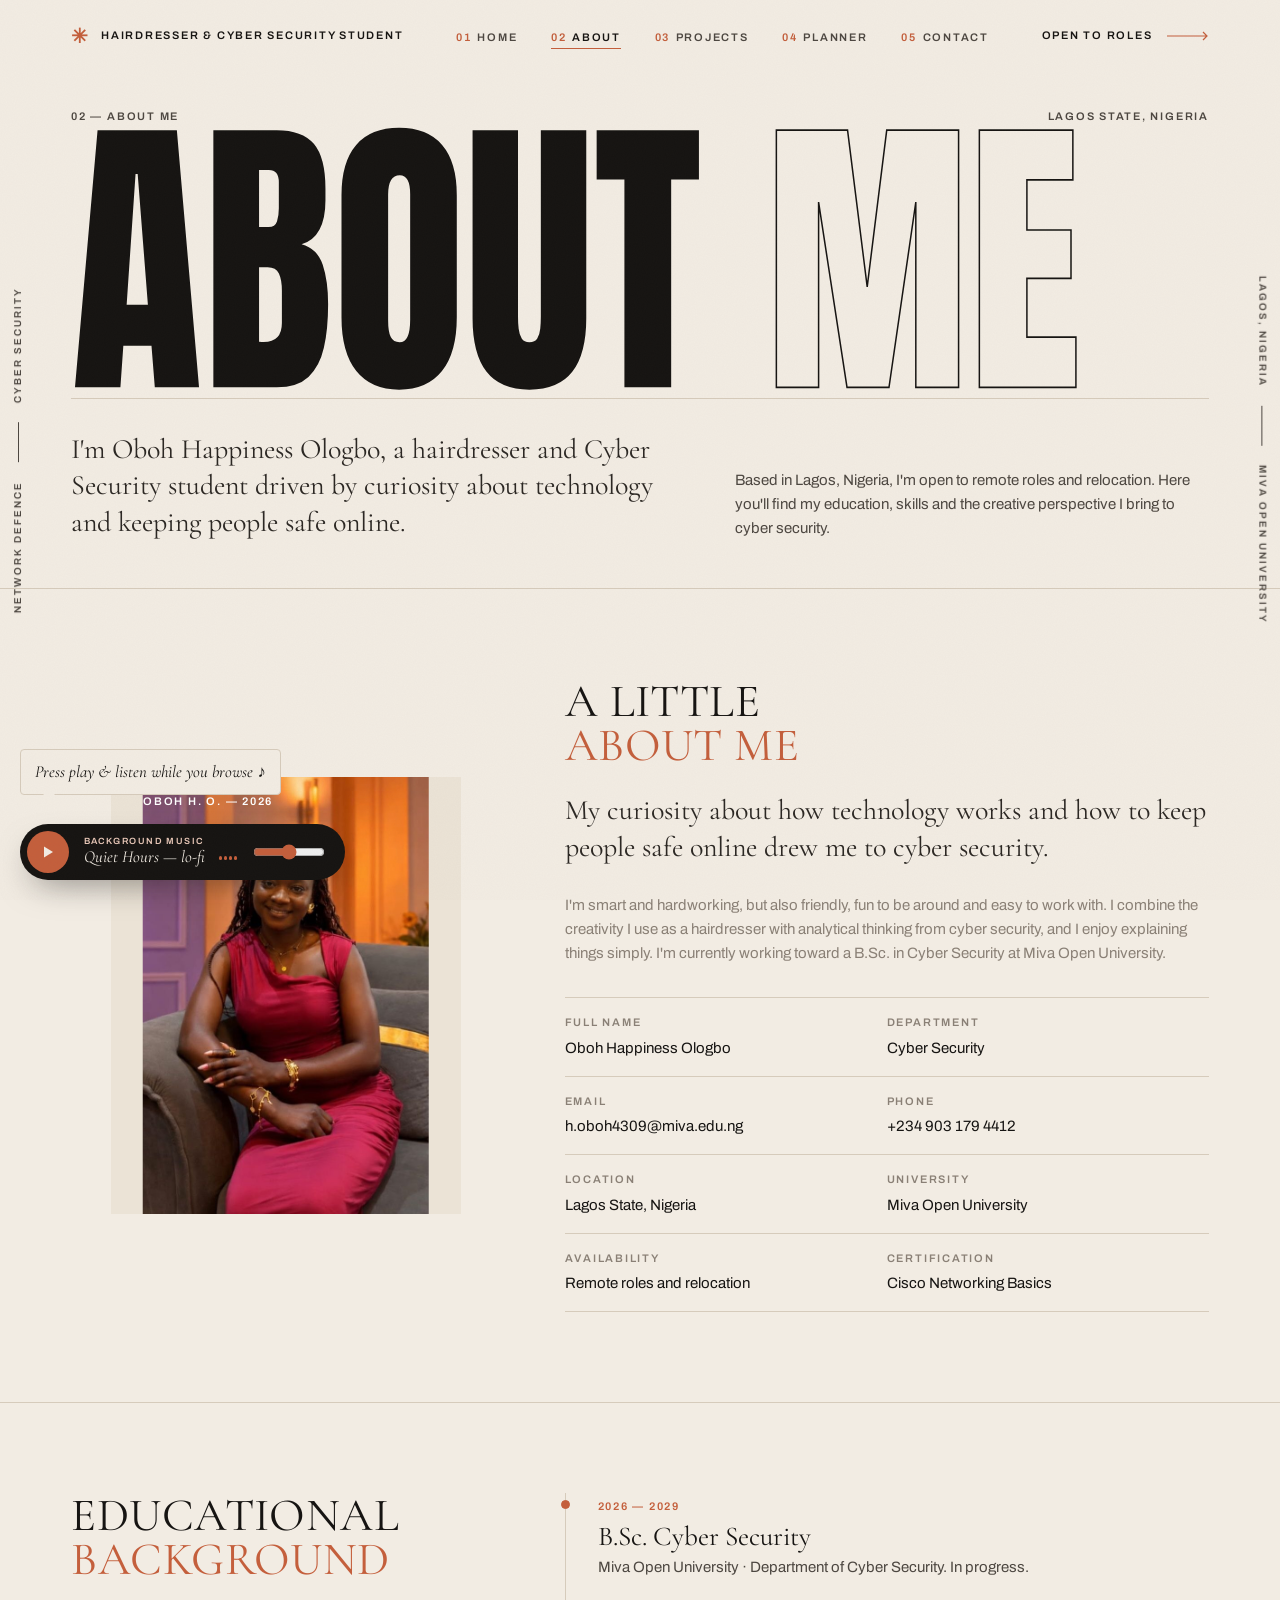
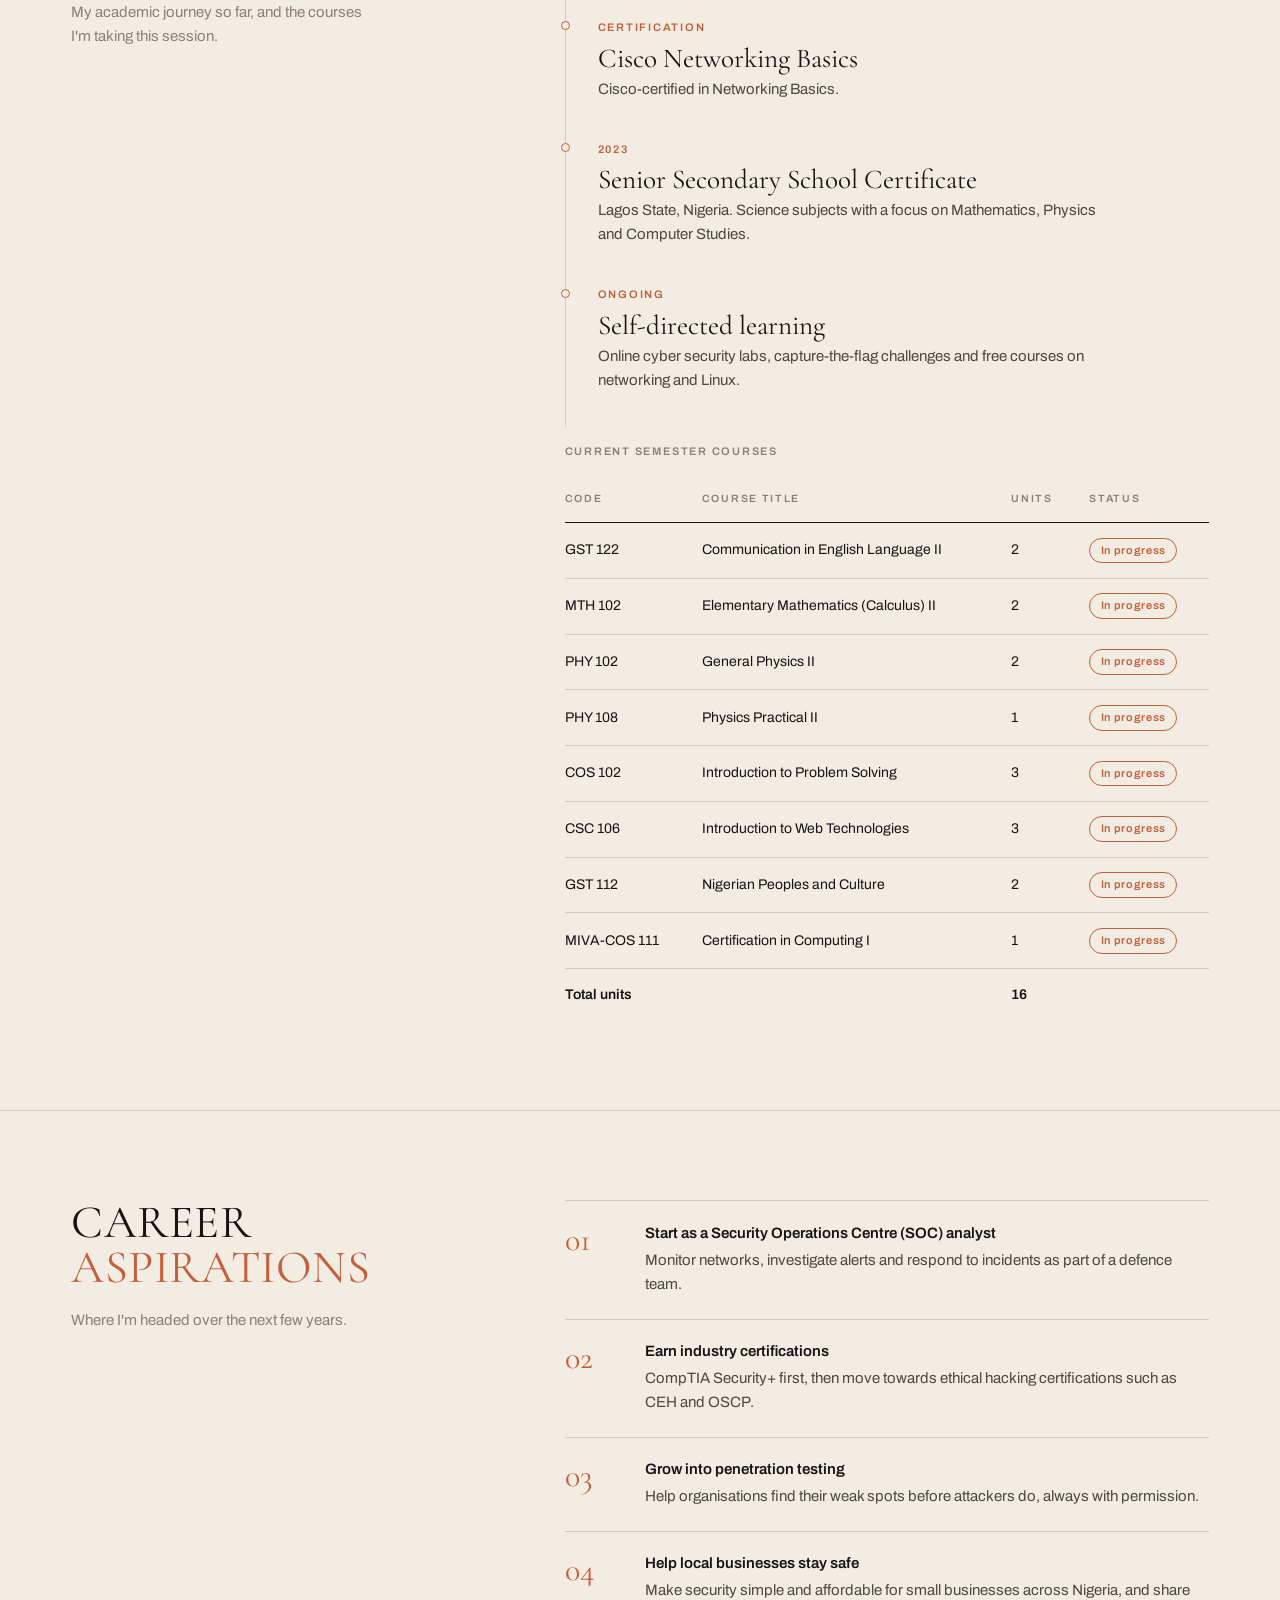
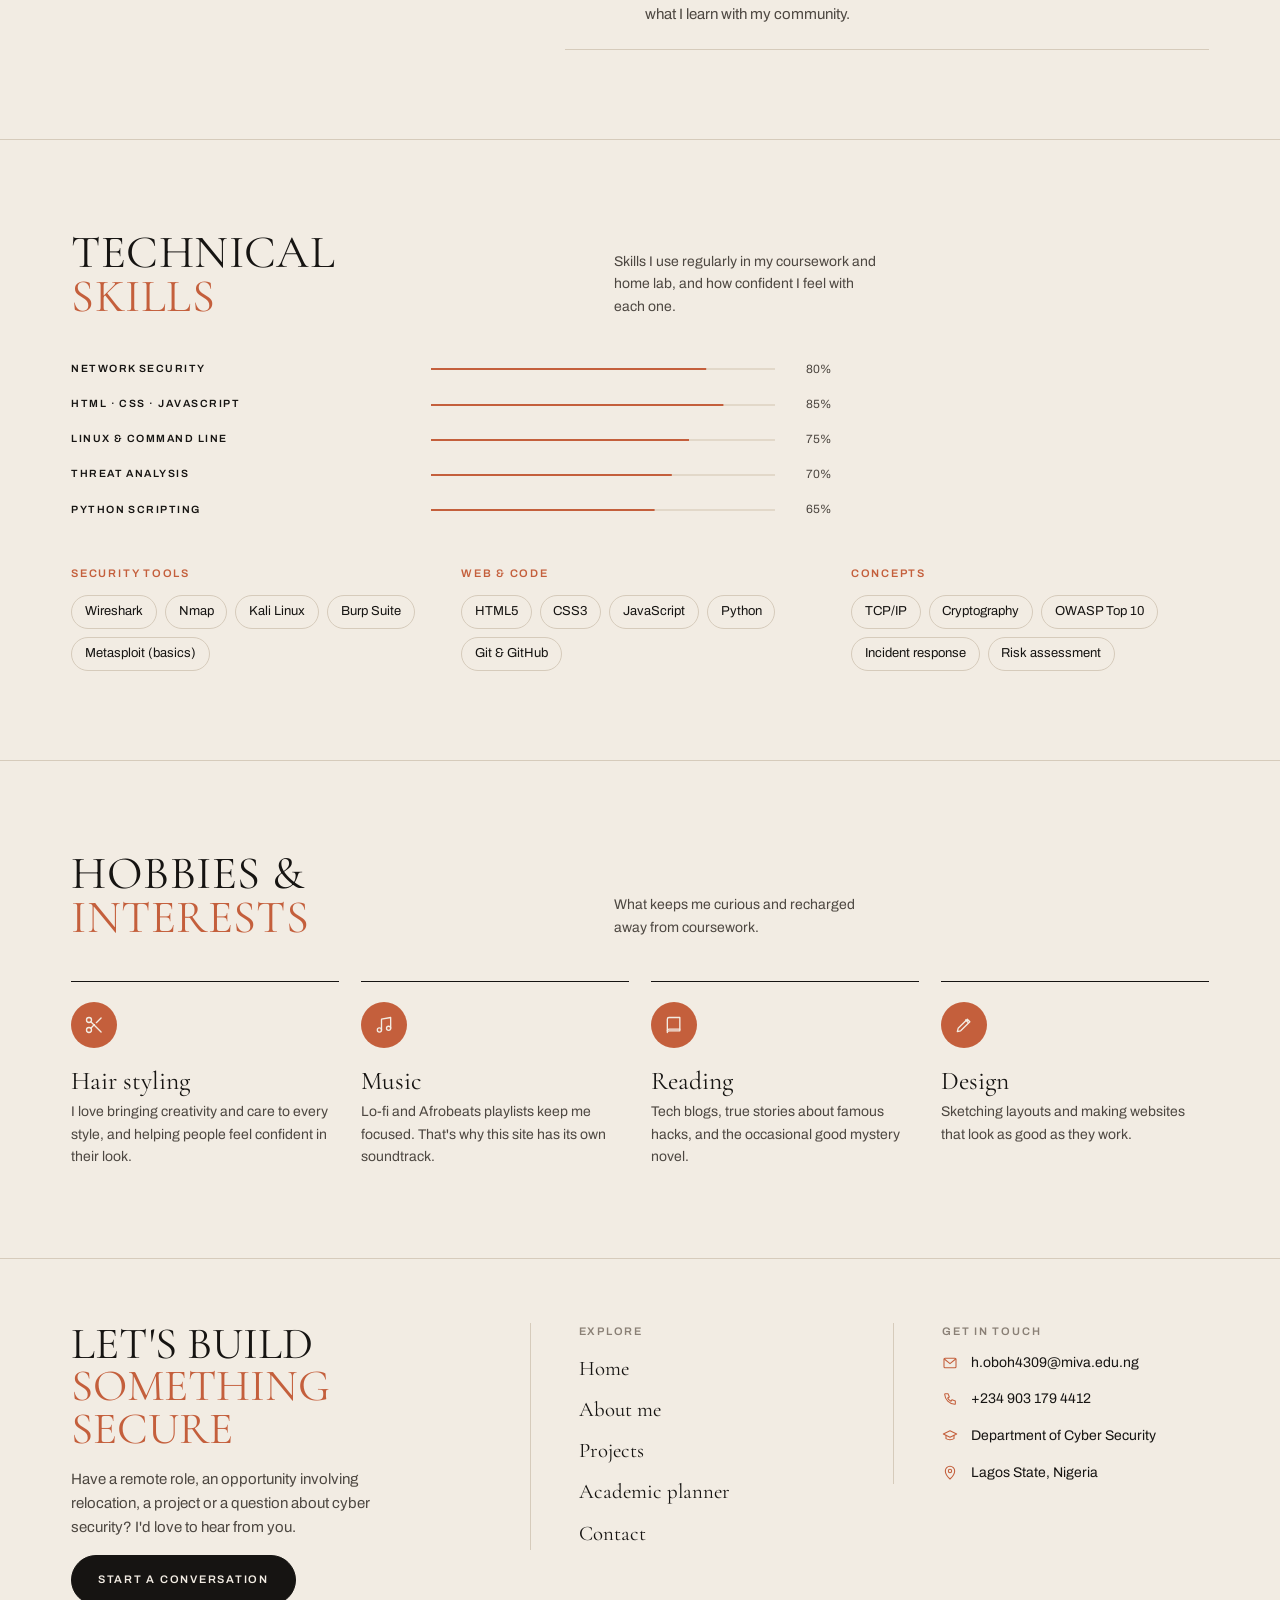
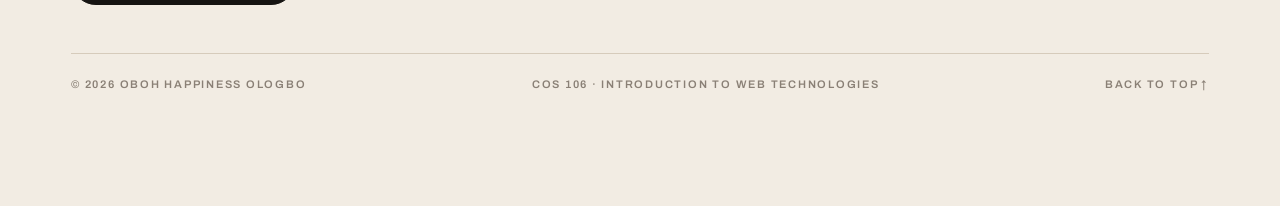
==== about.html @ f1a3fa5b "Add files via upload" ====
<!DOCTYPE html>
<html lang="en">
<head>
  <meta charset="UTF-8">
  <meta name="viewport" content="width=device-width, initial-scale=1">
  <title>About — Oboh Happiness Ologbo</title>
  <meta name="description" content="Meet Oboh Happiness Ologbo, a hairdresser and Cyber Security student at Miva Open University, based in Lagos and open to remote roles and relocation.">
  <meta name="author" content="Oboh Happiness Ologbo">
  <meta property="og:title" content="About — Oboh Happiness Ologbo">
  <meta property="og:description" content="Meet Oboh Happiness Ologbo, a hairdresser and Cyber Security student at Miva Open University, based in Lagos and open to remote roles and relocation.">
  <meta property="og:type" content="website">
  <meta name="twitter:card" content="summary_large_image">
  <meta name="theme-color" content="#f2ece3">
  <link rel="icon" href="images/favicon.svg" type="image/svg+xml">
  <link rel="preconnect" href="https://fonts.googleapis.com">
  <link rel="preconnect" href="https://fonts.gstatic.com" crossorigin>
  <link href="https://fonts.googleapis.com/css2?family=Anton&amp;family=Archivo:wght@400;500;600;700&amp;family=Cormorant+Garamond:ital,wght@0,400;0,500;1,400;1,500&amp;family=Mrs+Saint+Delafield&amp;display=swap" rel="stylesheet">
  <link rel="stylesheet" href="css/style.css">
</head>
<body data-page="about">
  <a class="skip-link" href="#main">Skip to content</a>

  <header class="site-header" id="top">
    <div class="container header-inner">
      <a class="brand label" href="index.html" aria-label="Oboh Happiness Ologbo — home">
        <span class="brand-star" aria-hidden="true">✳</span> Hairdresser &amp; Cyber Security Student
      </a>
      <nav class="main-nav" aria-label="Main navigation">
        <button class="nav-toggle label" type="button" aria-expanded="false" aria-controls="nav-list">
          <span class="bars" aria-hidden="true"></span> Menu
        </button>
        <ul class="nav-list" id="nav-list">
          <li><a href="index.html" data-nav="home"><span class="num">01</span>Home</a></li>
          <li><a href="about.html" data-nav="about" aria-current="page"><span class="num">02</span>About</a></li>
          <li><a href="projects.html" data-nav="projects"><span class="num">03</span>Projects</a></li>
          <li><a href="planner.html" data-nav="planner"><span class="num">04</span>Planner</a></li>
          <li><a href="contact.html" data-nav="contact"><span class="num">05</span>Contact</a></li>
        </ul>
      </nav>
      <a class="link-arrow header-cta" href="contact.html">Open to roles <svg viewBox="0 0 42 10" fill="none" stroke="currentColor" stroke-width="1.2" aria-hidden="true"><path d="M0 5h40M36 1l4 4-4 4"/></svg></a>
    </div>
  </header>

  <div class="rail rail--left" aria-hidden="true"><span>Network Defence</span><span>Cyber Security</span></div>
  <div class="rail rail--right" aria-hidden="true"><span>Lagos, Nigeria</span><span>Miva Open University</span></div>

  <main id="main">
    <section class="page-hero" aria-labelledby="page-title">
      <div class="container">
        <div class="crumbs label"><span>02 — About me</span><span>Lagos State, Nigeria</span></div>
        <h1 class="page-word" id="page-title" aria-label="About me"><span class="ch" style="animation-delay:0.00s">A</span><span class="ch" style="animation-delay:0.05s">B</span><span class="ch" style="animation-delay:0.10s">O</span><span class="ch" style="animation-delay:0.15s">U</span><span class="ch" style="animation-delay:0.20s">T</span> <span class="outline"><span class="ch" style="animation-delay:0.00s">M</span><span class="ch" style="animation-delay:0.05s">E</span></span></h1>
        <div class="page-hero-meta">
          <p class="lead">I'm Oboh Happiness Ologbo, a hairdresser and Cyber Security student driven by curiosity about technology and keeping people safe online.</p>
          <p>Based in Lagos, Nigeria, I'm open to remote roles and relocation. Here you'll find my education, skills and the creative perspective I bring to cyber security.</p>
        </div>
      </div>
    </section>

    <section class="section" aria-labelledby="intro-title">
      <div class="container about-intro">
        <figure class="portrait-frame reveal">
          <span class="sun" aria-hidden="true"></span>
          <img src="images/about-me.jpg" alt="Portrait of Oboh Happiness Ologbo" width="600" height="760" loading="lazy">
          <figcaption class="label">Oboh H. O. — 2026</figcaption>
        </figure>
        <div class="reveal reveal-d1">
          <h2 class="section-title" id="intro-title">A little<span>about me</span></h2>
          <p class="lead" style="margin-top:1.6rem">My curiosity about how technology works and how to keep people safe online drew me to cyber security.</p>
          <p class="muted">I'm smart and hardworking, but also friendly, fun to be around and easy to work with. I combine the creativity I use as a hairdresser with analytical thinking from cyber security, and I enjoy explaining things simply. I'm currently working toward a B.Sc. in Cyber Security at Miva Open University.</p>
          <ul class="facts">
            <li><span class="label">Full name</span>Oboh Happiness Ologbo</li>
            <li><span class="label">Department</span>Cyber Security</li>
            <li><span class="label">Email</span><a href="mailto:h.oboh4309@miva.edu.ng">h.oboh4309@miva.edu.ng</a></li>
            <li><span class="label">Phone</span><a href="tel:+2349031794412">+234 903 179 4412</a></li>
            <li><span class="label">Location</span>Lagos State, Nigeria</li>
            <li><span class="label">University</span>Miva Open University</li>
            <li><span class="label">Availability</span>Remote roles and relocation</li>
            <li><span class="label">Certification</span>Cisco Networking Basics</li>
          </ul>
        </div>
      </div>
    </section>

    <section class="section" aria-labelledby="edu-title">
      <div class="container split">
        <div class="reveal">
          <h2 class="section-title" id="edu-title">Educational<span>Background</span></h2>
          <p class="muted" style="margin-top:1.2rem;max-width:34ch">My academic journey so far, and the courses I'm taking this session.</p>
        </div>
        <div class="reveal reveal-d1">
          <ol class="timeline">
            <li class="current">
              <span class="label when">2026 — 2029</span>
              <h3>B.Sc. Cyber Security</h3>
              <p>Miva Open University · Department of Cyber Security. In progress.</p>
            </li>
            <li>
              <span class="label when">Certification</span>
              <h3>Cisco Networking Basics</h3>
              <p>Cisco-certified in Networking Basics.</p>
            </li>
            <li>
              <span class="label when">2023</span>
              <h3>Senior Secondary School Certificate</h3>
              <p>Lagos State, Nigeria. Science subjects with a focus on Mathematics, Physics and Computer Studies.</p>
            </li>
            <li>
              <span class="label when">Ongoing</span>
              <h3>Self-directed learning</h3>
              <p>Online cyber security labs, capture-the-flag challenges and free courses on networking and Linux.</p>
            </li>
          </ol>

          <div class="table-wrap">
            <table class="data-table">
              <caption class="label muted">Current semester courses</caption>
              <thead>
                <tr><th scope="col">Code</th><th scope="col">Course title</th><th scope="col">Units</th><th scope="col">Status</th></tr>
              </thead>
              <tbody>
                <tr><td>GST 122</td><td>Communication in English Language II</td><td>2</td><td><span class="pill pill--progress">In progress</span></td></tr>
                <tr><td>MTH 102</td><td>Elementary Mathematics (Calculus) II</td><td>2</td><td><span class="pill pill--progress">In progress</span></td></tr>
                <tr><td>PHY 102</td><td>General Physics II</td><td>2</td><td><span class="pill pill--progress">In progress</span></td></tr>
                <tr><td>PHY 108</td><td>Physics Practical II</td><td>1</td><td><span class="pill pill--progress">In progress</span></td></tr>
                <tr><td>COS 102</td><td>Introduction to Problem Solving</td><td>3</td><td><span class="pill pill--progress">In progress</span></td></tr>
                <tr><td>CSC 106</td><td>Introduction to Web Technologies</td><td>3</td><td><span class="pill pill--progress">In progress</span></td></tr>
                <tr><td>GST 112</td><td>Nigerian Peoples and Culture</td><td>2</td><td><span class="pill pill--progress">In progress</span></td></tr>
                <tr><td>MIVA-COS 111</td><td>Certification in Computing I</td><td>1</td><td><span class="pill pill--progress">In progress</span></td></tr>
              </tbody>
              <tfoot>
                <tr><td colspan="2">Total units</td><td>16</td><td></td></tr>
              </tfoot>
            </table>
          </div>
        </div>
      </div>
    </section>

    <section class="section" aria-labelledby="career-title">
      <div class="container split">
        <div class="reveal">
          <h2 class="section-title" id="career-title">Career<span>Aspirations</span></h2>
          <p class="muted" style="margin-top:1.2rem;max-width:34ch">Where I'm headed over the next few years.</p>
        </div>
        <ol class="aspirations reveal reveal-d1">
          <li><div><h3>Start as a Security Operations Centre (SOC) analyst</h3><p>Monitor networks, investigate alerts and respond to incidents as part of a defence team.</p></div></li>
          <li><div><h3>Earn industry certifications</h3><p>CompTIA Security+ first, then move towards ethical hacking certifications such as CEH and OSCP.</p></div></li>
          <li><div><h3>Grow into penetration testing</h3><p>Help organisations find their weak spots before attackers do, always with permission.</p></div></li>
          <li><div><h3>Help local businesses stay safe</h3><p>Make security simple and affordable for small businesses across Nigeria, and share what I learn with my community.</p></div></li>
        </ol>
      </div>
    </section>

    <section class="section" aria-labelledby="tech-title">
      <div class="container">
        <div class="section-head reveal">
          <h2 class="section-title" id="tech-title">Technical<span>Skills</span></h2>
          <p>Skills I use regularly in my coursework and home lab, and how confident I feel with each one.</p>
          <span></span>
        </div>
        <ul class="skill-list reveal" data-skills style="max-width:760px">
          <li class="skill"><span class="skill-name">Network security</span><span class="skill-bar"><i style="--v:.8"></i></span><span class="skill-val">80%</span></li>
          <li class="skill"><span class="skill-name">HTML · CSS · JavaScript</span><span class="skill-bar"><i style="--v:.85"></i></span><span class="skill-val">85%</span></li>
          <li class="skill"><span class="skill-name">Linux &amp; command line</span><span class="skill-bar"><i style="--v:.75"></i></span><span class="skill-val">75%</span></li>
          <li class="skill"><span class="skill-name">Threat analysis</span><span class="skill-bar"><i style="--v:.7"></i></span><span class="skill-val">70%</span></li>
          <li class="skill"><span class="skill-name">Python scripting</span><span class="skill-bar"><i style="--v:.65"></i></span><span class="skill-val">65%</span></li>
        </ul>
        <div class="tag-groups">
          <div class="reveal"><h3 class="label rust">Security tools</h3><ul class="tags"><li>Wireshark</li><li>Nmap</li><li>Kali Linux</li><li>Burp Suite</li><li>Metasploit (basics)</li></ul></div>
          <div class="reveal reveal-d1"><h3 class="label rust">Web &amp; code</h3><ul class="tags"><li>HTML5</li><li>CSS3</li><li>JavaScript</li><li>Python</li><li>Git &amp; GitHub</li></ul></div>
          <div class="reveal reveal-d2"><h3 class="label rust">Concepts</h3><ul class="tags"><li>TCP/IP</li><li>Cryptography</li><li>OWASP Top 10</li><li>Incident response</li><li>Risk assessment</li></ul></div>
        </div>
      </div>
    </section>

    <section class="section" aria-labelledby="hobby-title">
      <div class="container">
        <div class="section-head reveal">
          <h2 class="section-title" id="hobby-title">Hobbies &amp;<span>Interests</span></h2>
          <p>What keeps me curious and recharged away from coursework.</p>
          <span></span>
        </div>
        <ul class="hobby-grid">
          <li class="hobby reveal"><span class="icon-dot"><svg viewBox="0 0 24 24" fill="none" stroke="currentColor" stroke-width="1.6" stroke-linecap="round" stroke-linejoin="round" aria-hidden="true"><circle cx="6" cy="6" r="3"/><circle cx="6" cy="18" r="3"/><path d="m8.2 8.2 12.3 12.3M14.8 9.2 20.5 3.5M8.2 15.8l4.3-4.3"/></svg></span><h3>Hair styling</h3><p>I love bringing creativity and care to every style, and helping people feel confident in their look.</p></li>
          <li class="hobby reveal reveal-d1"><span class="icon-dot"><svg viewBox="0 0 24 24" fill="none" stroke="currentColor" stroke-width="1.6" stroke-linecap="round" stroke-linejoin="round" aria-hidden="true"><path d="M9 18V5l11-2v13"/><circle cx="6.5" cy="18" r="2.5"/><circle cx="17.5" cy="16" r="2.5"/></svg></span><h3>Music</h3><p>Lo-fi and Afrobeats playlists keep me focused. That's why this site has its own soundtrack.</p></li>
          <li class="hobby reveal reveal-d2"><span class="icon-dot"><svg viewBox="0 0 24 24" fill="none" stroke="currentColor" stroke-width="1.6" stroke-linecap="round" stroke-linejoin="round" aria-hidden="true"><path d="M4 5a2 2 0 012-2h13v16H6a2 2 0 00-2 2V5z"/><path d="M4 19a2 2 0 012-2h13"/></svg></span><h3>Reading</h3><p>Tech blogs, true stories about famous hacks, and the occasional good mystery novel.</p></li>
          <li class="hobby reveal reveal-d3"><span class="icon-dot"><svg viewBox="0 0 24 24" fill="none" stroke="currentColor" stroke-width="1.6" stroke-linecap="round" stroke-linejoin="round" aria-hidden="true"><path d="M4 20l4-1 11-11-3-3L5 16l-1 4z"/><path d="M14 6l3 3"/></svg></span><h3>Design</h3><p>Sketching layouts and making websites that look as good as they work.</p></li>
        </ul>
      </div>
    </section>
  </main>

  <footer class="site-footer">
    <div class="container">
      <div class="footer-grid">
        <div class="footer-cta">
          <h2>Let's build<span>something secure</span></h2>
          <p>Have a remote role, an opportunity involving relocation, a project or a question about cyber security? I'd love to hear from you.</p>
          <p><a class="btn" href="contact.html">Start a conversation</a></p>
        </div>
        <nav class="footer-nav" aria-label="Footer navigation">
          <p class="label muted">Explore</p>
          <ul>
            <li><a href="index.html">Home</a></li>
            <li><a href="about.html">About me</a></li>
            <li><a href="projects.html">Projects</a></li>
            <li><a href="planner.html">Academic planner</a></li>
            <li><a href="contact.html">Contact</a></li>
          </ul>
        </nav>
        <address class="footer-contact" style="font-style:normal">
          <p class="label muted">Get in touch</p>
          <ul>
            <li><svg viewBox="0 0 24 24" fill="none" stroke="currentColor" stroke-width="1.6" stroke-linecap="round" stroke-linejoin="round" aria-hidden="true"><rect x="3" y="5" width="18" height="14" rx="1.5"/><path d="M3.5 6l8.5 7 8.5-7"/></svg><a href="mailto:h.oboh4309@miva.edu.ng">h.oboh4309@miva.edu.ng</a></li>
            <li><svg viewBox="0 0 24 24" fill="none" stroke="currentColor" stroke-width="1.6" stroke-linecap="round" stroke-linejoin="round" aria-hidden="true"><path d="M5 4h4l2 5-2.5 1.5a11 11 0 005 5L15 13l5 2v4a1 1 0 01-1 1A16 16 0 014 5a1 1 0 011-1z"/></svg><a href="tel:+2349031794412">+234 903 179 4412</a></li>
            <li><svg viewBox="0 0 24 24" fill="none" stroke="currentColor" stroke-width="1.6" stroke-linecap="round" stroke-linejoin="round" aria-hidden="true"><path d="M2 9l10-5 10 5-10 5L2 9z"/><path d="M6 11v5c3 2 9 2 12 0v-5"/></svg><span>Department of Cyber Security</span></li>
            <li><svg viewBox="0 0 24 24" fill="none" stroke="currentColor" stroke-width="1.6" stroke-linecap="round" stroke-linejoin="round" aria-hidden="true"><path d="M12 21s-7-6.2-7-12a7 7 0 0114 0c0 5.8-7 12-7 12z"/><circle cx="12" cy="9" r="2.5"/></svg><span>Lagos State, Nigeria</span></li>
          </ul>
        </address>
      </div>
      <div class="footer-bottom label">
        <span>&copy; <span data-year>2026</span> Oboh Happiness Ologbo</span>
        <span>COS 106 · Introduction to Web Technologies</span>
        <a href="#top">Back to top ↑</a>
      </div>
    </div>
  </footer>

  <!-- Background music: "Quiet Hours", an original lo-fi loop made for this portfolio -->
  <div class="player" id="player">
    <p class="player-hint" id="player-hint" hidden>Press play &amp; listen while you browse ♪</p>
    <button class="player-btn" id="player-btn" type="button" aria-label="Play background music">
      <svg class="i-play" viewBox="0 0 16 16" fill="currentColor" aria-hidden="true"><path d="M4 2.5v11l9-5.5z"/></svg>
      <svg class="i-pause" viewBox="0 0 16 16" fill="currentColor" aria-hidden="true"><rect x="3.5" y="2.5" width="3" height="11"/><rect x="9.5" y="2.5" width="3" height="11"/></svg>
    </button>
    <div class="player-text">
      <span class="label" id="player-status">Background music</span>
      <span class="title">Quiet Hours — lo-fi</span>
    </div>
    <span class="eq" aria-hidden="true"><i></i><i></i><i></i><i></i></span>
    <label class="visually-hidden" for="player-volume">Volume</label>
    <input type="range" id="player-volume" min="0" max="1" step="0.05" value="0.5">
    <audio id="bg-audio" loop preload="metadata">
      <source src="audio/quiet-hours.mp3" type="audio/mpeg">
      Your browser does not support the audio element.
    </audio>
  </div>

  <div class="toast" id="toast" role="status" aria-live="polite"></div>
  <script src="js/main.js"></script>
</body>
</html>
---- css/style.css ----
/* ==========================================================================
   Oboh Happiness Ologbo — Portfolio
   COS 106 Term Project · External stylesheet (vanilla CSS, no frameworks)
   ========================================================================== */

/* ---------- 1. Design tokens ---------- */
:root {
  --paper: #f2ece3;
  --paper-2: #ebe3d6;
  --paper-3: #e2d8c9;
  --ink: #161412;
  --ink-2: #2b2723;
  --ink-soft: #4d4741;
  --muted: #8a8076;
  --line: #d6cbbb;
  --rust: #c45f3c;
  --rust-deep: #a54b2c;
  --rust-soft: #e9c8b8;
  --ok: #4f6b4a;
  --danger: #b0392b;

  --f-display: "Anton", "Impact", "Arial Narrow", sans-serif;
  --f-serif: "Cormorant Garamond", "Times New Roman", serif;
  --f-sans: "Archivo", "Helvetica Neue", Arial, sans-serif;
  --f-script: "Mrs Saint Delafield", "Brush Script MT", cursive;

  --container: 1240px;
  --gutter: clamp(1.25rem, 4vw, 3.5rem);
  --radius: 4px;
  --ease: cubic-bezier(.2, .7, .1, 1);
  --header-h: 72px;
}

/* ---------- 2. Base ---------- */
*, *::before, *::after { box-sizing: border-box; }
html { scroll-behavior: smooth; -webkit-text-size-adjust: 100%; }
body {
  margin: 0;
  background: var(--paper);
  color: var(--ink);
  font-family: var(--f-sans);
  font-size: 15px;
  line-height: 1.6;
  -webkit-font-smoothing: antialiased;
  overflow-x: hidden;
}
/* soft paper grain */
body::before {
  content: "";
  position: fixed; inset: 0;
  pointer-events: none;
  z-index: 100;
  opacity: .35;
  background-image: url("data:image/svg+xml,%3Csvg xmlns='http://www.w3.org/2000/svg' width='160' height='160'%3E%3Cfilter id='n'%3E%3CfeTurbulence type='fractalNoise' baseFrequency='.9' numOctaves='2' stitchTiles='stitch'/%3E%3CfeColorMatrix values='0 0 0 0 0.3 0 0 0 0 0.25 0 0 0 0 0.2 0 0 0 .08 0'/%3E%3C/filter%3E%3Crect width='100%25' height='100%25' filter='url(%23n)'/%3E%3C/svg%3E");
}
img { max-width: 100%; height: auto; display: block; }
a { color: inherit; text-decoration: none; }
button, input, select, textarea { font: inherit; color: inherit; }
h1, h2, h3, h4 { margin: 0; font-weight: 400; line-height: 1; }
p { margin: 0 0 1em; }
ul, ol { margin: 0; padding: 0; }
::selection { background: var(--rust); color: var(--paper); }
:focus-visible { outline: 2px solid var(--rust); outline-offset: 3px; }

.container { width: 100%; max-width: var(--container); margin: 0 auto; padding: 0 var(--gutter); }
.skip-link {
  position: absolute; left: 1rem; top: -100px; z-index: 300;
  background: var(--ink); color: var(--paper); padding: .6rem 1rem;
}
.skip-link:focus { top: 1rem; }
.visually-hidden {
  position: absolute !important; width: 1px; height: 1px; overflow: hidden;
  clip: rect(0 0 0 0); white-space: nowrap;
}

/* ---------- 3. Type helpers ---------- */
.label {
  font-family: var(--f-sans);
  font-size: 11px;
  font-weight: 600;
  letter-spacing: .16em;
  text-transform: uppercase;
}
.serif { font-family: var(--f-serif); }
.rust { color: var(--rust); }
.section-title {
  font-family: var(--f-serif);
  font-size: clamp(2rem, 4vw, 2.9rem);
  text-transform: uppercase;
  letter-spacing: .01em;
  line-height: .95;
}
.section-title span { display: block; color: var(--rust); }
.lead {
  font-family: var(--f-serif);
  font-size: clamp(1.35rem, 2.2vw, 1.75rem);
  line-height: 1.3;
  color: var(--ink-2);
}
.muted { color: var(--muted); }

.link-arrow {
  display: inline-flex; align-items: center; gap: .9rem;
  font-size: 11px; font-weight: 600; letter-spacing: .16em; text-transform: uppercase;
  white-space: nowrap;
}
.link-arrow svg { width: 42px; height: 10px; transition: transform .35s var(--ease); color: var(--rust); }
.link-arrow:hover svg { transform: translateX(6px); }

/* ---------- 4. Header & navigation ---------- */
.site-header {
  position: sticky; top: 0; z-index: 50;
  background: color-mix(in srgb, var(--paper) 88%, transparent);
  backdrop-filter: blur(8px);
  -webkit-backdrop-filter: blur(8px);
  border-bottom: 1px solid transparent;
  transition: border-color .3s, background .3s;
}
.site-header.is-scrolled { border-bottom-color: var(--line); }
.header-inner {
  height: var(--header-h);
  display: flex; align-items: center; justify-content: space-between; gap: 1.5rem;
}
.brand { display: inline-flex; align-items: center; gap: .7rem; }
.brand-star { color: var(--rust); font-size: 20px; line-height: 1; display: inline-block; transition: transform .8s var(--ease); }
.brand:hover .brand-star { transform: rotate(180deg); }

.nav-list { list-style: none; display: flex; gap: 2.1rem; }
.nav-list a {
  position: relative;
  font-size: 11px; font-weight: 600; letter-spacing: .16em; text-transform: uppercase;
  padding: .4rem 0;
  color: var(--ink-soft);
  transition: color .25s;
}
.nav-list a::after {
  content: ""; position: absolute; left: 0; right: 0; bottom: 0;
  height: 1px; background: var(--rust);
  transform: scaleX(0); transform-origin: right;
  transition: transform .4s var(--ease);
}
.nav-list a:hover, .nav-list a[aria-current="page"] { color: var(--ink); }
.nav-list a:hover::after, .nav-list a[aria-current="page"]::after { transform: scaleX(1); transform-origin: left; }
.nav-list .num { color: var(--rust); margin-right: .35rem; }

.nav-toggle {
  display: none;
  background: none; border: 0; padding: .5rem 0; cursor: pointer;
  align-items: center; gap: .7rem;
}
.nav-toggle .bars { width: 22px; height: 10px; position: relative; display: inline-block; }
.nav-toggle .bars::before, .nav-toggle .bars::after {
  content: ""; position: absolute; left: 0; right: 0; height: 1.5px; background: var(--ink);
  transition: transform .35s var(--ease), top .35s var(--ease);
}
.nav-toggle .bars::before { top: 0; }
.nav-toggle .bars::after { top: 8px; }
.nav-toggle[aria-expanded="true"] .bars::before { top: 4px; transform: rotate(45deg); }
.nav-toggle[aria-expanded="true"] .bars::after { top: 4px; transform: rotate(-45deg); }

/* vertical rails like the printed reference */
.rail {
  position: fixed; top: 50%; z-index: 5;
  display: flex; align-items: center; gap: 1.2rem;
  font-size: 10px; font-weight: 600; letter-spacing: .2em; text-transform: uppercase;
  color: var(--ink-soft);
  pointer-events: none;
}
.rail::before { content: ""; width: 40px; height: 1px; background: var(--ink-soft); order: 1; }
.rail span:last-child { order: 2; }
.rail--left { left: 18px; transform: translateY(-50%) rotate(-90deg) translateX(-50%); transform-origin: left center; }
.rail--right { right: 18px; transform: translateY(-50%) rotate(90deg) translateX(50%); transform-origin: right center; }

/* ---------- 5. Buttons & forms ---------- */
.btn {
  display: inline-flex; align-items: center; justify-content: center; gap: .7rem;
  padding: .95rem 1.6rem;
  border: 1px solid var(--ink);
  background: var(--ink); color: var(--paper);
  font-size: 11px; font-weight: 600; letter-spacing: .16em; text-transform: uppercase;
  border-radius: 999px;
  cursor: pointer;
  transition: background .3s, color .3s, border-color .3s, transform .3s var(--ease);
}
.btn:hover { background: var(--rust); border-color: var(--rust); }
.btn:active { transform: scale(.97); }
.btn--ghost { background: transparent; color: var(--ink); }
.btn--ghost:hover { background: var(--ink); color: var(--paper); border-color: var(--ink); }
.btn--small { padding: .6rem 1rem; }

.field { display: flex; flex-direction: column; gap: .45rem; }
.field label { font-size: 11px; font-weight: 600; letter-spacing: .16em; text-transform: uppercase; color: var(--ink-soft); }
.input, .field input, .field select, .field textarea {
  width: 100%;
  background: transparent;
  border: 0; border-bottom: 1px solid var(--ink-soft);
  border-radius: 0;
  padding: .7rem 0;
  font-size: 16px;
  transition: border-color .25s;
  -webkit-appearance: none; appearance: none;
}
.field select {
  background-image: url("data:image/svg+xml,%3Csvg xmlns='http://www.w3.org/2000/svg' width='12' height='8' viewBox='0 0 12 8'%3E%3Cpath d='M1 1l5 5 5-5' fill='none' stroke='%23161412' stroke-width='1.4'/%3E%3C/svg%3E");
  background-repeat: no-repeat; background-position: right 2px center;
  padding-right: 1.5rem; cursor: pointer;
}
.field textarea { resize: vertical; min-height: 130px; }
.field input:focus, .field select:focus, .field textarea:focus { outline: none; border-bottom-color: var(--rust); }
.field .hint { font-size: 12px; color: var(--muted); }
.field .error { font-size: 12px; color: var(--danger); min-height: 1.2em; }
.field.has-error input, .field.has-error textarea { border-bottom-color: var(--danger); }
.field.is-valid input, .field.is-valid textarea { border-bottom-color: var(--ok); }

/* ---------- 6. Home hero ---------- */
.hero { position: relative; padding: 1.5rem 0 0; }
.hero-word {
  font-family: var(--f-display);
  font-size: min(23.5vw, 19rem);
  line-height: .82;
  letter-spacing: -.005em;
  text-transform: uppercase;
  color: var(--ink);
  margin: 0;
  transform: scaleY(1.12);
  transform-origin: top;
  white-space: nowrap;
  user-select: none;
}
.hero-word .ch { display: inline-block; animation: rise 1s var(--ease) both; }
.hero-grid {
  position: relative;
  display: grid;
  grid-template-columns: .95fr 1.15fr;
  align-items: end;
  gap: 2rem;
  margin-top: -1rem;
}
.hero-intro { padding: 4.5rem 0 3.5rem; position: relative; z-index: 2; }
.hero-intro .label { margin-bottom: 1rem; display: block; }
.display-name {
  font-family: var(--f-serif);
  font-weight: 400;
  font-size: clamp(2.8rem, 5.6vw, 4.6rem);
  line-height: .92;
  text-transform: uppercase;
  letter-spacing: -.01em;
}
.display-name em { font-style: italic; text-transform: none; color: var(--rust); font-size: .72em; display: block; margin-top: .25rem; }
.role { margin: 1.2rem 0 1.4rem; color: var(--rust); }
.welcome { font-family: var(--f-serif); font-size: 1.4rem; line-height: 1.3; max-width: 30ch; color: var(--ink-2); margin-bottom: .9rem; }
.bio { max-width: 44ch; color: var(--ink-soft); }
.signature {
  font-family: var(--f-script);
  font-size: 3rem; line-height: 1;
  margin: 1.4rem 0 0;
  color: var(--ink);
  transform: rotate(-4deg);
  transform-origin: left;
}
.hero-actions { display: flex; gap: .8rem; flex-wrap: wrap; margin-top: 1.8rem; }

.hero-portrait {
  position: relative;
  margin: 0;
  margin-top: calc(-1 * min(16vw, 12.5rem));   /* pulls the portrait up over the big word */
  z-index: 3;
  align-self: stretch;
  min-height: 560px;
  display: flex; align-items: flex-end; justify-content: center;
}
.hero-portrait .sun {
  position: absolute;
  width: min(80%, 470px); aspect-ratio: 1;
  left: 2%; bottom: 16%;
  border-radius: 50%;
  background: var(--rust);
  animation: sunrise 1.4s .3s var(--ease) both;
}
.hero-portrait img {
  position: relative; z-index: 1;
  height: 94%; width: auto; max-width: 100%;
  object-fit: contain; object-position: bottom;
  filter: drop-shadow(0 20px 30px rgba(22, 20, 18, .18));
}
.hero-portrait figcaption { position: absolute; left: 0; bottom: 1rem; z-index: 2; }

.badge-rotate {
  position: absolute; z-index: 4;
  right: -1.5rem; top: 40%;
  width: 128px; height: 128px;
  border-radius: 50%;
  background: var(--paper);
  display: grid; place-items: center;
  box-shadow: 0 0 0 1px var(--line);
}
.badge-rotate svg { position: absolute; inset: 0; width: 100%; height: 100%; animation: spin 18s linear infinite; }
.badge-rotate text { font-family: var(--f-sans); font-size: 8.4px; letter-spacing: .26em; text-transform: uppercase; fill: var(--ink); }
.badge-rotate .badge-core { font-size: 10px; font-weight: 600; letter-spacing: .12em; text-transform: uppercase; color: var(--rust); text-align: center; line-height: 1.35; }

.hero-rule { border: 0; border-top: 1px solid var(--line); margin: 0; }

/* ticker */
.ticker { overflow: hidden; border-bottom: 1px solid var(--line); background: var(--ink); color: var(--paper); }
.ticker-track { display: flex; width: max-content; animation: marquee 38s linear infinite; }
.ticker-track span { padding: 1rem 1.6rem; font-family: var(--f-serif); font-size: 1.25rem; font-style: italic; white-space: nowrap; }
.ticker-track span::after { content: "✳"; color: var(--rust); font-style: normal; margin-left: 3.2rem; }
.ticker:hover .ticker-track { animation-play-state: paused; }

/* ---------- 7. Sections ---------- */
.section { padding: clamp(3.5rem, 7vw, 6rem) 0; border-bottom: 1px solid var(--line); }
.section-head {
  display: grid;
  grid-template-columns: minmax(0, 1fr) minmax(0, 1.1fr) auto;
  gap: 2rem;
  align-items: end;
  margin-bottom: 2.6rem;
}
.section-head p { margin: 0; max-width: 34ch; color: var(--ink-soft); font-size: 14px; }

/* project cards (home + projects page) */
.project-grid { display: grid; grid-template-columns: repeat(4, 1fr); gap: 1.4rem; }
.p-card { display: flex; flex-direction: column; gap: 1rem; }
.p-card-media {
  position: relative; overflow: hidden;
  aspect-ratio: 4 / 4.4;
  background: var(--ink);
}
.p-card-media img { width: 100%; height: 100%; object-fit: cover; transition: transform 1s var(--ease), filter .6s; filter: saturate(.85); }
.p-card:hover .p-card-media img { transform: scale(1.06); filter: saturate(1); }
.p-card-media .mock-bar {
  position: absolute; left: 0; right: 0; top: 0; z-index: 2;
  display: flex; justify-content: space-between;
  padding: .8rem 1rem;
  font-size: 7.5px; letter-spacing: .2em; text-transform: uppercase;
}
.p-card-media .mock-title {
  position: absolute; left: 1rem; top: 2.6rem; z-index: 2;
  font-family: var(--f-serif); text-transform: uppercase;
  font-size: clamp(1.4rem, 2.2vw, 1.9rem); line-height: .95;
}
.p-card-media .mock-btn {
  position: absolute; left: 1rem; bottom: 1rem; z-index: 2;
  font-size: 7.5px; letter-spacing: .2em; text-transform: uppercase;
  border: 1px solid currentColor; padding: .35rem .6rem;
}
.p-card-media.on-dark { color: var(--paper); }
.p-card-media.on-light { color: var(--ink); }
.p-card-media.on-dark::after {
  content: ""; position: absolute; inset: 0; z-index: 1;
  background: linear-gradient(180deg, rgba(22,20,18,.55), rgba(22,20,18,0) 55%);
}
.p-card-media.on-light::after {
  content: ""; position: absolute; inset: 0; z-index: 1;
  background: linear-gradient(180deg, rgba(242,236,227,.7), rgba(242,236,227,0) 55%);
}
.p-card-meta { display: flex; gap: 1rem; align-items: baseline; }
.p-card-meta .no { font-family: var(--f-serif); font-size: 1.9rem; color: var(--rust); line-height: 1; }
.p-card-meta h3 { font-family: var(--f-sans); font-size: 14px; font-weight: 600; line-height: 1.3; }
.p-card-meta small { display: block; color: var(--muted); font-size: 12.5px; }

/* skills block */
.skills-grid { display: grid; grid-template-columns: 1.05fr 1fr 1.05fr; gap: 3rem; align-items: start; }
.skill-list { list-style: none; display: flex; flex-direction: column; gap: 1rem; margin-top: 2rem; }
.skill { display: grid; grid-template-columns: 1fr 1fr 2.5rem; gap: 1rem; align-items: center; }
.skill-name { font-size: 10.5px; font-weight: 600; letter-spacing: .14em; text-transform: uppercase; }
.skill-bar { height: 2px; background: var(--paper-3); position: relative; overflow: hidden; }
.skill-bar i { position: absolute; inset: 0; background: var(--rust); transform: scaleX(0); transform-origin: left; transition: transform 1.4s var(--ease); }
.skill-list.is-visible .skill-bar i { transform: scaleX(var(--v)); }
.skill-val { font-size: 12px; color: var(--ink-soft); text-align: right; }

.quote-block { padding: 0 2.6rem; border-left: 1px solid var(--line); border-right: 1px solid var(--line); }
.quote-mark { font-family: var(--f-serif); font-size: 5rem; line-height: .6; color: var(--rust-soft); display: block; height: 2.4rem; }
.quote-block blockquote { margin: 0; font-family: var(--f-serif); font-size: clamp(1.4rem, 2.1vw, 1.75rem); line-height: 1.3; }

.feature-list { list-style: none; display: flex; flex-direction: column; gap: 1.5rem; }
.feature { display: grid; grid-template-columns: 46px 1fr; gap: 1.1rem; align-items: start; }
.icon-dot {
  width: 46px; height: 46px; border-radius: 50%;
  background: var(--rust); color: var(--paper);
  display: grid; place-items: center;
  transition: transform .4s var(--ease), background .3s;
}
.icon-dot svg { width: 20px; height: 20px; }
.feature:hover .icon-dot { transform: rotate(-12deg) scale(1.06); background: var(--ink); }
.feature h3 { font-size: 11px; font-weight: 700; letter-spacing: .14em; text-transform: uppercase; margin-bottom: .35rem; }
.feature p { margin: 0; font-size: 13px; color: var(--ink-soft); line-height: 1.5; }

/* principle / note cards */
.note-grid { display: grid; grid-template-columns: repeat(3, 1fr); gap: 1.4rem; }
.note {
  border: 1px solid var(--line);
  padding: 1.8rem 1.8rem 1.6rem;
  background: color-mix(in srgb, var(--paper-2) 50%, transparent);
  display: flex; flex-direction: column; gap: 1.4rem;
  transition: transform .45s var(--ease), border-color .3s, background .3s;
}
.note:hover { transform: translateY(-6px); border-color: var(--rust); background: var(--paper); }
.note p { margin: 0; color: var(--ink-soft); font-size: 14px; }
.note .quote-mark { font-size: 3.4rem; height: 1.4rem; color: var(--rust); }
.note footer { display: flex; align-items: center; gap: .8rem; margin-top: auto; }
.note footer .icon-dot { width: 36px; height: 36px; }
.note footer .icon-dot svg { width: 16px; height: 16px; }
.note footer strong { display: block; font-size: 13px; font-weight: 600; }
.note footer small { color: var(--muted); font-size: 12px; }

/* ---------- 8. Inner page hero ---------- */
.page-hero { padding: 2.2rem 0 0; border-bottom: 1px solid var(--line); overflow: hidden; }
.page-hero .crumbs { display: flex; justify-content: space-between; gap: 1rem; margin-bottom: 1rem; color: var(--ink-soft); }
.page-word {
  font-family: var(--f-display);
  font-size: min(23vw, 17rem);
  line-height: .8;
  text-transform: uppercase;
  white-space: nowrap;
  transform: scaleY(1.1);
  transform-origin: top;
  margin-bottom: 2.4rem;
}
.page-word .ch { display: inline-block; animation: rise 1s var(--ease) both; }
.page-word .outline { color: transparent; -webkit-text-stroke: 1.5px var(--ink); }
.page-hero-meta {
  display: grid; grid-template-columns: 1.3fr 1fr; gap: 3rem;
  padding: 2rem 0 3rem; border-top: 1px solid var(--line);
}
.page-hero-meta .lead { margin: 0; }
.page-hero-meta p:not(.lead) { color: var(--ink-soft); margin: 0; align-self: end; }

/* ---------- 9. About page ---------- */
.about-intro { display: grid; grid-template-columns: .8fr 1.2fr; gap: 4rem; align-items: center; }
.portrait-frame { position: relative; aspect-ratio: 4 / 5; background: var(--paper-2); overflow: hidden; }
.portrait-frame .sun { position: absolute; width: 80%; aspect-ratio: 1; border-radius: 50%; background: var(--rust); left: 10%; top: 22%; }
.portrait-frame img { position: absolute; bottom: 0; left: 50%; transform: translateX(-50%); width: 82%; }
.portrait-frame figcaption { position: absolute; left: 2rem; top: 1rem; z-index: 2; color: #fff; }
.facts { list-style: none; display: grid; grid-template-columns: 1fr 1fr; border-top: 1px solid var(--line); margin-top: 2rem; }
.facts li { padding: 1rem 0; border-bottom: 1px solid var(--line); }
.facts li:nth-child(odd) { padding-right: 1.5rem; }
.facts .label { display: block; color: var(--muted); margin-bottom: .25rem; }
.facts a:hover { color: var(--rust); }

.split { display: grid; grid-template-columns: .8fr 1.2fr; gap: 4rem; }
.timeline { list-style: none; border-left: 1px solid var(--line); }
.timeline li { position: relative; padding: 0 0 2.2rem 2rem; }
.timeline li::before { content: ""; position: absolute; left: -5px; top: .45rem; width: 9px; height: 9px; border-radius: 50%; background: var(--paper); border: 1.5px solid var(--rust); }
.timeline li.current::before { background: var(--rust); }
.timeline .when { color: var(--rust); }
.timeline h3 { font-family: var(--f-serif); font-size: 1.7rem; margin: .4rem 0 .3rem; }
.timeline p { color: var(--ink-soft); margin: 0; max-width: 56ch; }

.table-wrap { overflow-x: auto; margin-top: 1rem; }
.data-table { width: 100%; border-collapse: collapse; font-size: 14px; }
.data-table caption { text-align: left; padding-bottom: 1rem; }
.data-table th, .data-table td { text-align: left; padding: .9rem .8rem; border-bottom: 1px solid var(--line); vertical-align: middle; }
.data-table thead th { font-size: 10.5px; font-weight: 600; letter-spacing: .16em; text-transform: uppercase; color: var(--muted); border-bottom-color: var(--ink); }
.data-table th:first-child, .data-table td:first-child { padding-left: 0; }
.data-table tbody tr { transition: background .2s; }
.data-table tbody tr:hover { background: color-mix(in srgb, var(--paper-2) 70%, transparent); }
.data-table tfoot td { font-weight: 600; border-bottom: 0; }
.pill { display: inline-block; padding: .2rem .65rem; border-radius: 999px; font-size: 11px; font-weight: 600; letter-spacing: .06em; border: 1px solid currentColor; }
.pill--done { color: var(--ok); }
.pill--progress { color: var(--rust); }
.pill--high { color: var(--danger); }
.pill--medium { color: var(--rust-deep); }
.pill--low { color: var(--muted); }

.aspirations { list-style: none; counter-reset: asp; display: grid; gap: 0; }
.aspirations li { counter-increment: asp; display: grid; grid-template-columns: 4rem 1fr; gap: 1rem; padding: 1.4rem 0; border-top: 1px solid var(--line); }
.aspirations li:last-child { border-bottom: 1px solid var(--line); }
.aspirations li::before { content: "0" counter(asp); font-family: var(--f-serif); font-size: 2rem; color: var(--rust); line-height: 1; }
.aspirations h3 { font-family: var(--f-sans); font-size: 15px; font-weight: 600; margin-bottom: .3rem; line-height: 1.3; }
.aspirations p { margin: 0; color: var(--ink-soft); }

.tag-groups { display: grid; grid-template-columns: repeat(3, 1fr); gap: 2rem; margin-top: 3rem; }
.tag-groups h3 { margin-bottom: 1rem; }
.tags { list-style: none; display: flex; flex-wrap: wrap; gap: .5rem; }
.tags li { border: 1px solid var(--line); padding: .35rem .8rem; border-radius: 999px; font-size: 13px; transition: border-color .25s, color .25s; }
.tags li:hover { border-color: var(--rust); color: var(--rust); }

.hobby-grid { display: grid; grid-template-columns: repeat(4, 1fr); gap: 1.4rem; list-style: none; }
.hobby { border-top: 1px solid var(--ink); padding-top: 1.3rem; }
.hobby .icon-dot { margin-bottom: 1.2rem; }
.hobby h3 { font-family: var(--f-serif); font-size: 1.6rem; margin-bottom: .5rem; }
.hobby p { color: var(--ink-soft); font-size: 14px; margin: 0; }

/* ---------- 10. Projects page ---------- */
.filter-bar { display: flex; flex-wrap: wrap; gap: .5rem; margin-bottom: 2.4rem; align-items: center; }
.filter-bar .label { margin-right: 1rem; color: var(--muted); }
.chip {
  border: 1px solid var(--line); background: transparent; border-radius: 999px;
  padding: .5rem 1rem; font-size: 12px; font-weight: 600; letter-spacing: .08em; cursor: pointer;
  transition: background .25s, color .25s, border-color .25s;
}
.chip:hover { border-color: var(--ink); }
.chip.is-active { background: var(--ink); color: var(--paper); border-color: var(--ink); }
.chip .count { color: var(--rust); margin-left: .3rem; }

.project-list { display: flex; flex-direction: column; }
.project-row {
  display: grid; grid-template-columns: 1fr 1fr; gap: 3.5rem; align-items: center;
  padding: 3rem 0; border-top: 1px solid var(--line);
  transition: opacity .4s, transform .4s var(--ease);
}
.project-row:nth-child(even) .p-card-media { order: 2; }
.project-row.is-hidden { display: none; }
.project-row .p-card-media { aspect-ratio: 4 / 3; }
.project-row .p-card-media .mock-title { font-size: clamp(2rem, 3.6vw, 3.2rem); }
.project-row .no { font-family: var(--f-serif); font-size: 3.4rem; color: var(--rust); line-height: 1; }
.project-row h2 { font-family: var(--f-serif); font-size: clamp(2.2rem, 3.4vw, 3rem); margin: .6rem 0 .3rem; }
.project-row .kind { color: var(--muted); }
.project-row p.desc { color: var(--ink-soft); margin: 1.2rem 0; max-width: 52ch; }
.project-row .stack { list-style: none; display: flex; flex-wrap: wrap; gap: .5rem; margin-bottom: 1.6rem; }
.project-row .stack li { font-size: 12px; padding: .25rem .7rem; background: var(--paper-2); border-radius: 999px; }
.project-row .actions { display: flex; flex-wrap: wrap; gap: .7rem; }
.project-row .highlights { list-style: none; margin: 0 0 1.4rem; display: grid; gap: .4rem; }
.project-row .highlights li { padding-left: 1.3rem; position: relative; font-size: 14px; }
.project-row .highlights li::before { content: "—"; position: absolute; left: 0; color: var(--rust); }

.try-box { background: var(--ink); color: var(--paper); padding: clamp(1.8rem, 4vw, 3rem); display: grid; grid-template-columns: 1fr 1.2fr; gap: 3rem; align-items: center; }
.try-box .section-title { color: var(--paper); }
.try-box p { color: color-mix(in srgb, var(--paper) 70%, transparent); }
.try-box .field label { color: color-mix(in srgb, var(--paper) 70%, transparent); }
.try-box .field input { border-bottom-color: color-mix(in srgb, var(--paper) 50%, transparent); color: var(--paper); }
.meter { height: 4px; background: rgba(255,255,255,.12); margin: 1.2rem 0 .8rem; position: relative; overflow: hidden; }
.meter i { position: absolute; left: 0; top: 0; bottom: 0; width: 0; background: var(--rust); transition: width .4s var(--ease), background .3s; }
.meter-label { display: flex; justify-content: space-between; font-size: 13px; }
.check-list { list-style: none; display: grid; grid-template-columns: 1fr 1fr; gap: .4rem 1rem; margin-top: 1rem; font-size: 13px; }
.check-list li { opacity: .5; transition: opacity .3s, color .3s; }
.check-list li::before { content: "○ "; }
.check-list li.ok { opacity: 1; color: var(--rust-soft); }
.check-list li.ok::before { content: "● "; color: var(--rust); }

/* ---------- 11. Planner ---------- */
.planner-top { display: grid; grid-template-columns: 1.4fr 1fr; gap: 3rem; align-items: start; }
.task-form { display: grid; grid-template-columns: 1fr 1fr; gap: 1.6rem 1.8rem; padding: 2rem; border: 1px solid var(--line); background: color-mix(in srgb, var(--paper-2) 45%, transparent); }
.task-form .field--wide { grid-column: 1 / -1; }
.task-form .form-foot { grid-column: 1 / -1; display: flex; justify-content: space-between; align-items: center; gap: 1rem; flex-wrap: wrap; }
.stats { display: grid; grid-template-columns: 1fr 1fr; gap: 0; border-top: 1px solid var(--ink); }
.stat { padding: 1.3rem 0; border-bottom: 1px solid var(--line); }
.stat:nth-child(odd) { padding-right: 1rem; border-right: 1px solid var(--line); }
.stat:nth-child(even) { padding-left: 1.3rem; }
.stat strong { display: block; font-family: var(--f-display); font-size: 3.2rem; line-height: 1; font-weight: 400; }
.stat .label { color: var(--muted); }
.progress { margin-top: 1.6rem; }
.progress-track { height: 6px; background: var(--paper-3); border-radius: 99px; overflow: hidden; margin-top: .6rem; }
.progress-track i { display: block; height: 100%; width: 0; background: var(--rust); border-radius: 99px; transition: width .6s var(--ease); }
.progress-note { margin-top: .8rem; font-family: var(--f-serif); font-size: 1.25rem; font-style: italic; }

.task-toolbar { display: flex; justify-content: space-between; align-items: center; gap: 1rem; flex-wrap: wrap; margin: 3rem 0 1rem; }
.task-toolbar .group { display: flex; gap: .5rem; flex-wrap: wrap; align-items: center; }
.task-toolbar select { border: 1px solid var(--line); background: transparent; padding: .5rem .9rem; border-radius: 999px; font-size: 12px; font-weight: 600; cursor: pointer; }

.task-table td.task-cell strong { display: block; font-weight: 600; font-size: 15px; }
.task-table td.task-cell small { color: var(--muted); }
.task-table tr.is-done td.task-cell strong { text-decoration: line-through; text-decoration-color: var(--rust); color: var(--muted); }
.task-table tr.is-new { animation: flash 1.2s var(--ease); }
.task-table tr.is-leaving { opacity: 0; transform: translateX(30px); transition: opacity .3s, transform .3s; }
.task-table .overdue { color: var(--danger); font-weight: 600; }
.check {
  width: 22px; height: 22px; border-radius: 50%;
  border: 1.5px solid var(--ink-soft); background: transparent; cursor: pointer;
  display: grid; place-items: center; padding: 0;
  transition: background .25s, border-color .25s;
}
.check svg { width: 12px; height: 12px; opacity: 0; color: var(--paper); transition: opacity .2s; }
.check[aria-pressed="true"] { background: var(--rust); border-color: var(--rust); }
.check[aria-pressed="true"] svg { opacity: 1; }
.icon-btn {
  background: none; border: 1px solid transparent; border-radius: 50%;
  width: 34px; height: 34px; display: inline-grid; place-items: center; cursor: pointer; color: var(--ink-soft);
  transition: color .2s, border-color .2s;
}
.icon-btn:hover { color: var(--danger); border-color: var(--line); }
.icon-btn svg { width: 16px; height: 16px; }
.empty-state { text-align: center; padding: 3.5rem 1rem; color: var(--muted); }
.empty-state .serif { font-size: 1.8rem; color: var(--ink); display: block; margin-bottom: .3rem; }

/* ---------- 12. Contact ---------- */
.contact-grid { display: grid; grid-template-columns: 1fr 1.25fr; gap: 4rem; align-items: start; }
.contact-list { list-style: none; border-top: 1px solid var(--ink); }
.contact-list li { display: grid; grid-template-columns: 46px 1fr; gap: 1.1rem; align-items: center; padding: 1.2rem 0; border-bottom: 1px solid var(--line); }
.contact-list .label { display: block; color: var(--muted); }
.contact-list a, .contact-list span.val { font-size: 16px; overflow-wrap: anywhere; }
.contact-list a:hover { color: var(--rust); }
.contact-form { display: grid; grid-template-columns: 1fr 1fr; gap: 1.8rem 2rem; }
.contact-form .field--wide { grid-column: 1 / -1; }
.contact-form .form-foot { grid-column: 1 / -1; display: flex; justify-content: space-between; align-items: center; gap: 1rem; flex-wrap: wrap; }
.form-status { font-size: 14px; }
.success-card { display: none; border: 1px solid var(--rust); padding: 2rem; background: var(--paper); }
.success-card.is-visible { display: block; animation: rise .7s var(--ease) both; }
.success-card h3 { font-family: var(--f-serif); font-size: 2rem; margin-bottom: .6rem; }

/* ---------- 13. Footer ---------- */
.site-footer { padding: 4rem 0 7rem; }
.footer-grid { display: grid; grid-template-columns: 1.3fr 1fr 1fr; gap: 3rem; align-items: start; }
.footer-grid > * + * { border-left: 1px solid var(--line); padding-left: 3rem; }
.footer-cta h2 { font-family: var(--f-serif); font-size: clamp(2rem, 3.6vw, 2.8rem); text-transform: uppercase; line-height: .95; }
.footer-cta h2 span { display: block; color: var(--rust); }
.footer-cta p { margin: 1rem 0 0; color: var(--ink-soft); max-width: 34ch; }
.footer-nav ul { list-style: none; display: grid; gap: .5rem; }
.footer-nav a { font-family: var(--f-serif); font-size: 1.3rem; transition: color .2s, padding .3s var(--ease); }
.footer-nav a:hover { color: var(--rust); padding-left: .4rem; }
.footer-contact ul { list-style: none; display: grid; gap: .9rem; }
.footer-contact li { display: flex; gap: .8rem; align-items: center; font-size: 14px; }
.footer-contact svg { width: 16px; height: 16px; color: var(--rust); flex: none; }
.footer-contact a:hover { color: var(--rust); }
.footer-bottom { display: flex; justify-content: space-between; gap: 1rem; flex-wrap: wrap; border-top: 1px solid var(--line); margin-top: 3rem; padding-top: 1.4rem; color: var(--muted); }

/* ---------- 14. Music player ---------- */
.player {
  position: fixed; left: 20px; bottom: 20px; z-index: 60;
  display: flex; align-items: center; gap: .9rem;
  background: var(--ink); color: var(--paper);
  padding: .45rem 1.1rem .45rem .45rem;
  border-radius: 999px;
  box-shadow: 0 14px 34px -14px rgba(22, 20, 18, .55);
  max-width: calc(100vw - 40px);
  animation: rise .8s 1s var(--ease) both;
}
.player-btn {
  width: 42px; height: 42px; border-radius: 50%; border: 0; cursor: pointer;
  background: var(--rust); color: var(--paper);
  display: grid; place-items: center; flex: none;
  transition: transform .3s var(--ease), background .3s;
}
.player-btn:hover { transform: scale(1.07); }
.player-btn svg { width: 16px; height: 16px; }
.player-btn .i-pause { display: none; }
.player.is-playing .player-btn .i-play { display: none; }
.player.is-playing .player-btn .i-pause { display: block; }
.player-text { display: flex; flex-direction: column; line-height: 1.2; min-width: 0; }
.player-text .label { font-size: 9px; color: var(--rust-soft); }
.player-text .title { font-family: var(--f-serif); font-size: 1.05rem; font-style: italic; white-space: nowrap; overflow: hidden; text-overflow: ellipsis; }
.eq { display: flex; gap: 2px; align-items: flex-end; height: 16px; }
.eq i { width: 3px; height: 4px; background: var(--rust); border-radius: 2px; }
.player.is-playing .eq i { animation: eq 1s ease-in-out infinite; }
.player.is-playing .eq i:nth-child(2) { animation-delay: -.3s; }
.player.is-playing .eq i:nth-child(3) { animation-delay: -.6s; }
.player.is-playing .eq i:nth-child(4) { animation-delay: -.15s; }
.player input[type="range"] { width: 72px; accent-color: var(--rust); cursor: pointer; }
.player-hint {
  position: absolute; left: 0; bottom: calc(100% + 12px);
  background: var(--paper); color: var(--ink);
  border: 1px solid var(--line);
  padding: .55rem .9rem; font-size: 13px; white-space: nowrap;
  border-radius: 4px;
  font-family: var(--f-serif); font-style: italic; font-size: 1.05rem;
  animation: bob 2.4s ease-in-out infinite;
}
.player-hint::after { content: ""; position: absolute; left: 22px; top: 100%; border: 6px solid transparent; border-top-color: var(--paper); }
.player-hint[hidden] { display: none; }

/* ---------- 15. Toast ---------- */
.toast {
  position: fixed; right: 20px; bottom: 20px; z-index: 80;
  background: var(--paper); color: var(--ink);
  border: 1px solid var(--ink); border-left: 4px solid var(--rust);
  padding: .9rem 1.2rem; max-width: 340px; font-size: 14px;
  transform: translateY(20px); opacity: 0; pointer-events: none;
  transition: transform .4s var(--ease), opacity .4s;
}
.toast.is-visible { transform: none; opacity: 1; }

/* ---------- 16. Reveal & keyframes ---------- */
.reveal { opacity: 0; transform: translateY(28px); transition: opacity .9s var(--ease), transform .9s var(--ease); }
.reveal.is-visible { opacity: 1; transform: none; }
.reveal-d1 { transition-delay: .1s; } .reveal-d2 { transition-delay: .2s; } .reveal-d3 { transition-delay: .3s; }

@keyframes rise { from { opacity: 0; transform: translateY(40px); } to { opacity: 1; transform: none; } }
@keyframes sunrise { from { transform: translateY(30%) scale(.8); opacity: 0; } to { transform: none; opacity: 1; } }
@keyframes spin { to { transform: rotate(360deg); } }
@keyframes marquee { to { transform: translateX(-50%); } }
@keyframes eq { 0%, 100% { height: 4px; } 50% { height: 16px; } }
@keyframes bob { 0%, 100% { transform: translateY(0); } 50% { transform: translateY(-4px); } }
@keyframes flash { from { background: var(--rust-soft); } to { background: transparent; } }

@media (prefers-reduced-motion: reduce) {
  *, *::before, *::after { animation-duration: .01ms !important; animation-iteration-count: 1 !important; transition-duration: .01ms !important; scroll-behavior: auto !important; }
  .reveal { opacity: 1; transform: none; }
}

/* ---------- 17. Responsive ---------- */
@media (max-width: 1100px) {
  .rail { display: none; }
  .project-grid { grid-template-columns: repeat(2, 1fr); }
  .skills-grid { grid-template-columns: 1fr 1fr; }
  .skills-grid .quote-block { grid-column: 1 / -1; order: -1; border: 0; padding: 0; }
  .hobby-grid { grid-template-columns: repeat(2, 1fr); }
}

@media (max-width: 900px) {
  :root { --header-h: 64px; }
  .nav-toggle { display: inline-flex; }
  .header-cta { display: none; }
  .nav-list {
    position: absolute; left: 0; right: 0; top: var(--header-h);
    flex-direction: column; gap: 0;
    background: var(--paper);
    border-bottom: 1px solid var(--line);
    padding: .5rem var(--gutter) 1.5rem;
    clip-path: inset(0 0 100% 0);
    transition: clip-path .5s var(--ease);
  }
  .nav-list.is-open { clip-path: inset(0 0 0 0); }
  .nav-list li { border-bottom: 1px solid var(--line); }
  .nav-list a { display: block; padding: 1rem 0; font-size: 13px; }
  .nav-list a::after { display: none; }

  .hero-grid { grid-template-columns: 1fr; margin-top: 0; }
  .hero-intro { padding-top: 2rem; }
  .hero-intro { padding: 2.5rem 0 1rem; order: 2; }
  .hero-portrait { margin-top: -20vw; order: 1; max-width: 520px; width: 100%; justify-self: center; min-height: 0; aspect-ratio: 5 / 5.6; }
  .hero-portrait img { height: 100%; }
  .badge-rotate { width: 104px; height: 104px; right: -1rem; top: 18%; }

  .section-head { grid-template-columns: 1fr; gap: 1rem; }
  .split, .about-intro, .contact-grid, .planner-top, .try-box, .page-hero-meta { grid-template-columns: 1fr; gap: 2.4rem; }
  .project-row { grid-template-columns: 1fr; gap: 1.8rem; }
  .project-row:nth-child(even) .p-card-media { order: 0; }
  .tag-groups { grid-template-columns: 1fr; }
  .note-grid { grid-template-columns: 1fr; }
  .footer-grid { grid-template-columns: 1fr; gap: 2rem; }
  .footer-grid > * + * { border-left: 0; padding-left: 0; border-top: 1px solid var(--line); padding-top: 2rem; }

  /* planner table becomes stacked cards on small screens */
  .task-table thead { display: none; }
  .task-table, .task-table tbody, .task-table tr, .task-table td { display: block; width: 100%; }
  .task-table tr { display: grid; grid-template-columns: 34px 1fr auto; gap: .2rem .8rem; padding: 1rem 0; border-bottom: 1px solid var(--line); }
  .task-table td { border: 0; padding: 0 !important; }
  .task-table td.c-check { grid-row: span 3; }
  .task-table td.c-actions { grid-row: 1 / span 3; grid-column: 3; }
  .task-table td.c-course, .task-table td.c-due, .task-table td.c-priority { grid-column: 2; font-size: 13px; }
  .task-table td[data-label]::before { content: attr(data-label) ": "; color: var(--muted); font-size: 11px; letter-spacing: .1em; text-transform: uppercase; }
  .task-table td.c-priority::before { content: none; }
}

@media (max-width: 600px) {
  body { font-size: 14.5px; }
  .project-grid { grid-template-columns: 1fr 1fr; gap: 1rem; }
  .skills-grid { grid-template-columns: 1fr; gap: 2.4rem; }
  .skill { grid-template-columns: 1.2fr 1fr 2.2rem; }
  .hobby-grid { grid-template-columns: 1fr; }
  .task-form, .contact-form { grid-template-columns: 1fr; padding: 0; border: 0; background: none; }
  .task-form { padding: 1.4rem; border: 1px solid var(--line); }
  .facts { grid-template-columns: 1fr; }
  .facts li:nth-child(odd) { padding-right: 0; }
  .check-list { grid-template-columns: 1fr; }
  .player { left: 12px; bottom: 12px; padding-right: .9rem; }
  .player input[type="range"] { display: none; }
  .player-text { display: none; }
  .player { padding: .4rem .9rem .4rem .4rem; }
  .toast { left: 12px; right: 12px; bottom: 80px; max-width: none; }
  .p-card-meta { gap: .6rem; }
  .p-card-meta .no { font-size: 1.5rem; }
}

/* arrow icons inside buttons */
.btn svg { width: 28px; height: 10px; flex: none; }
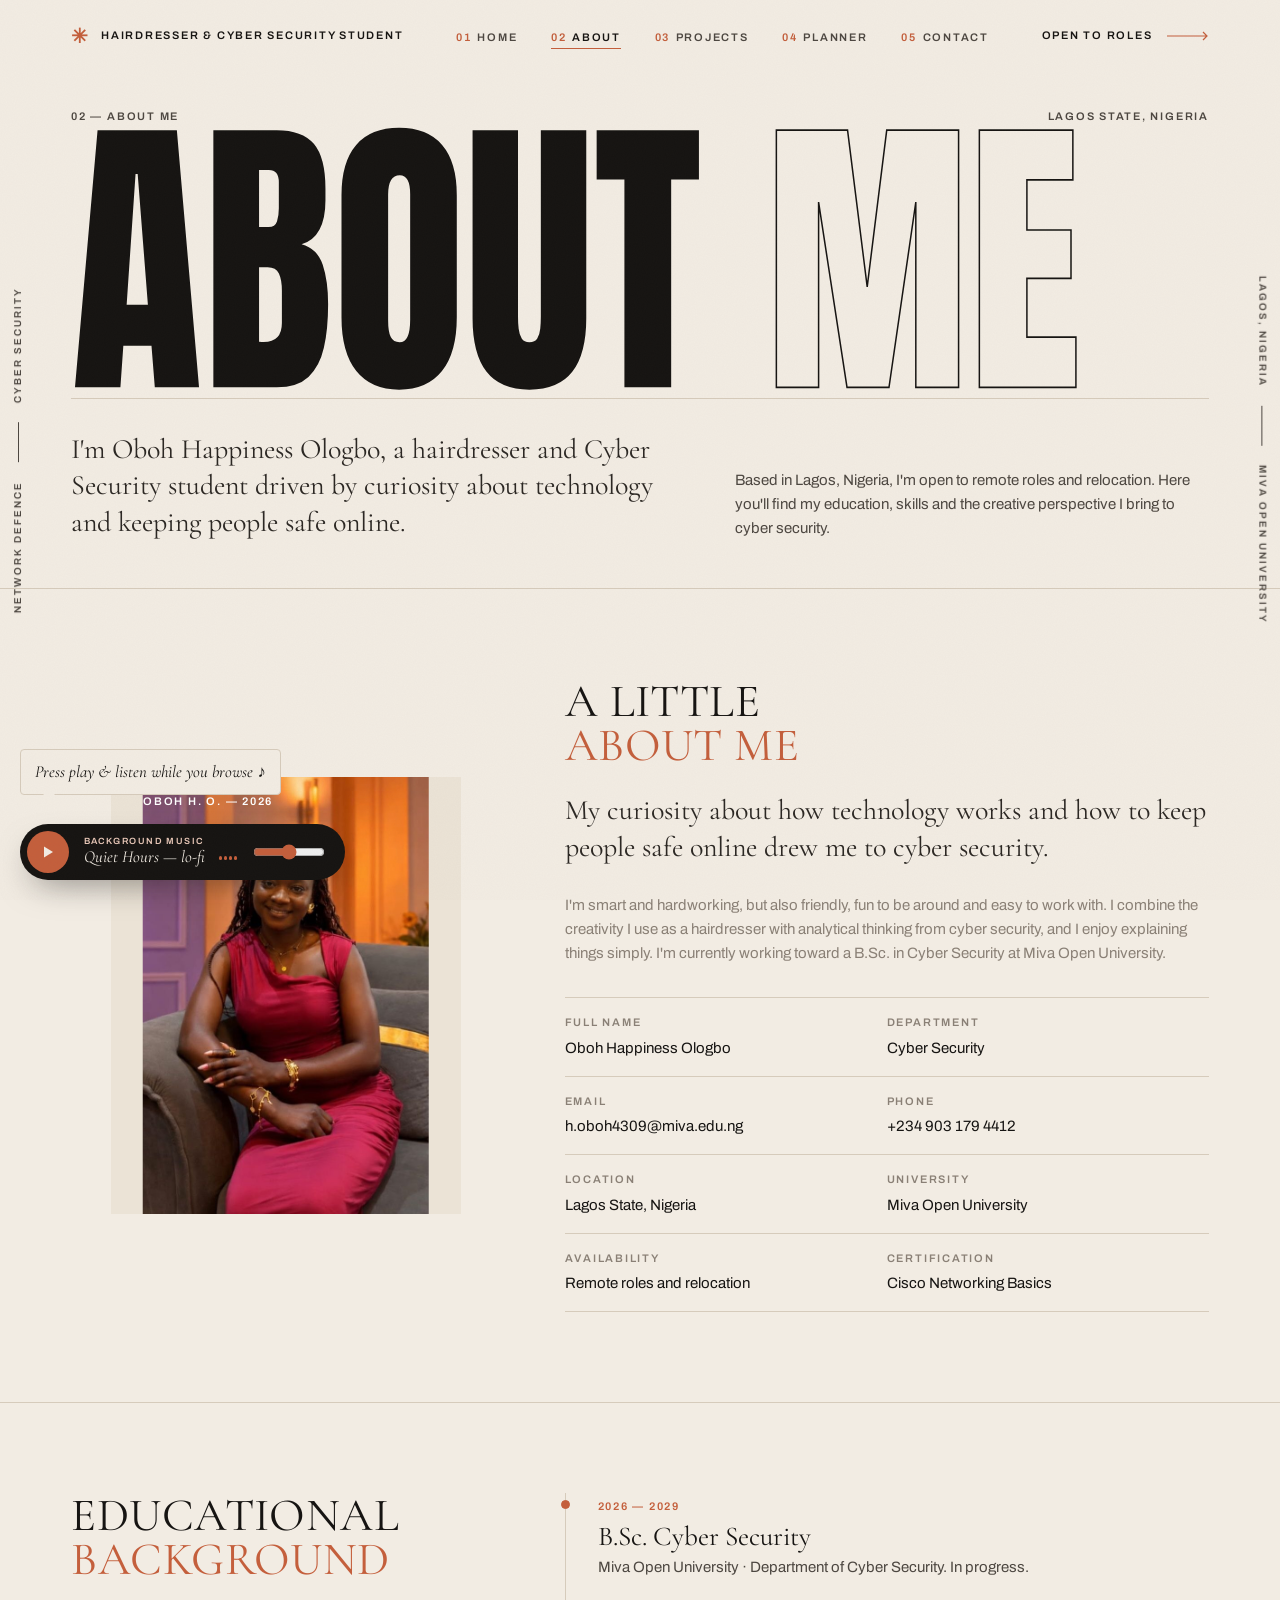
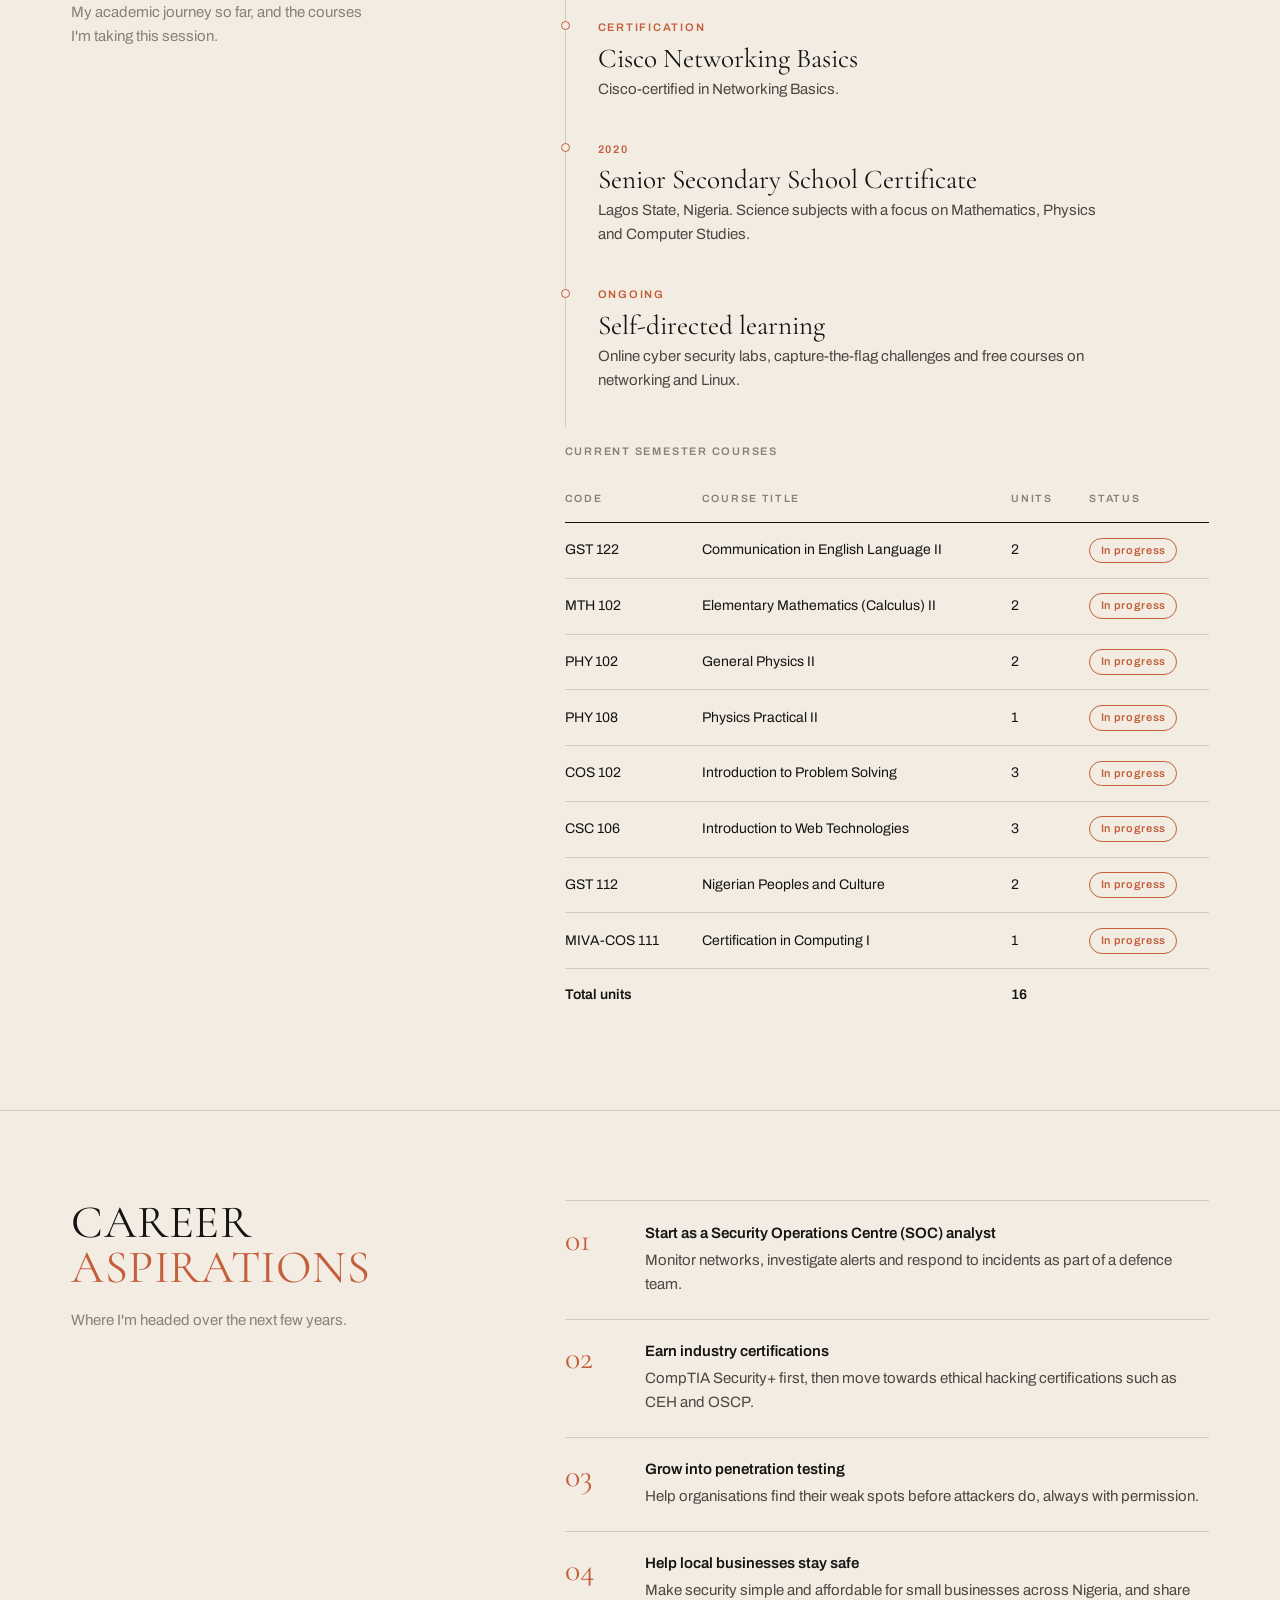
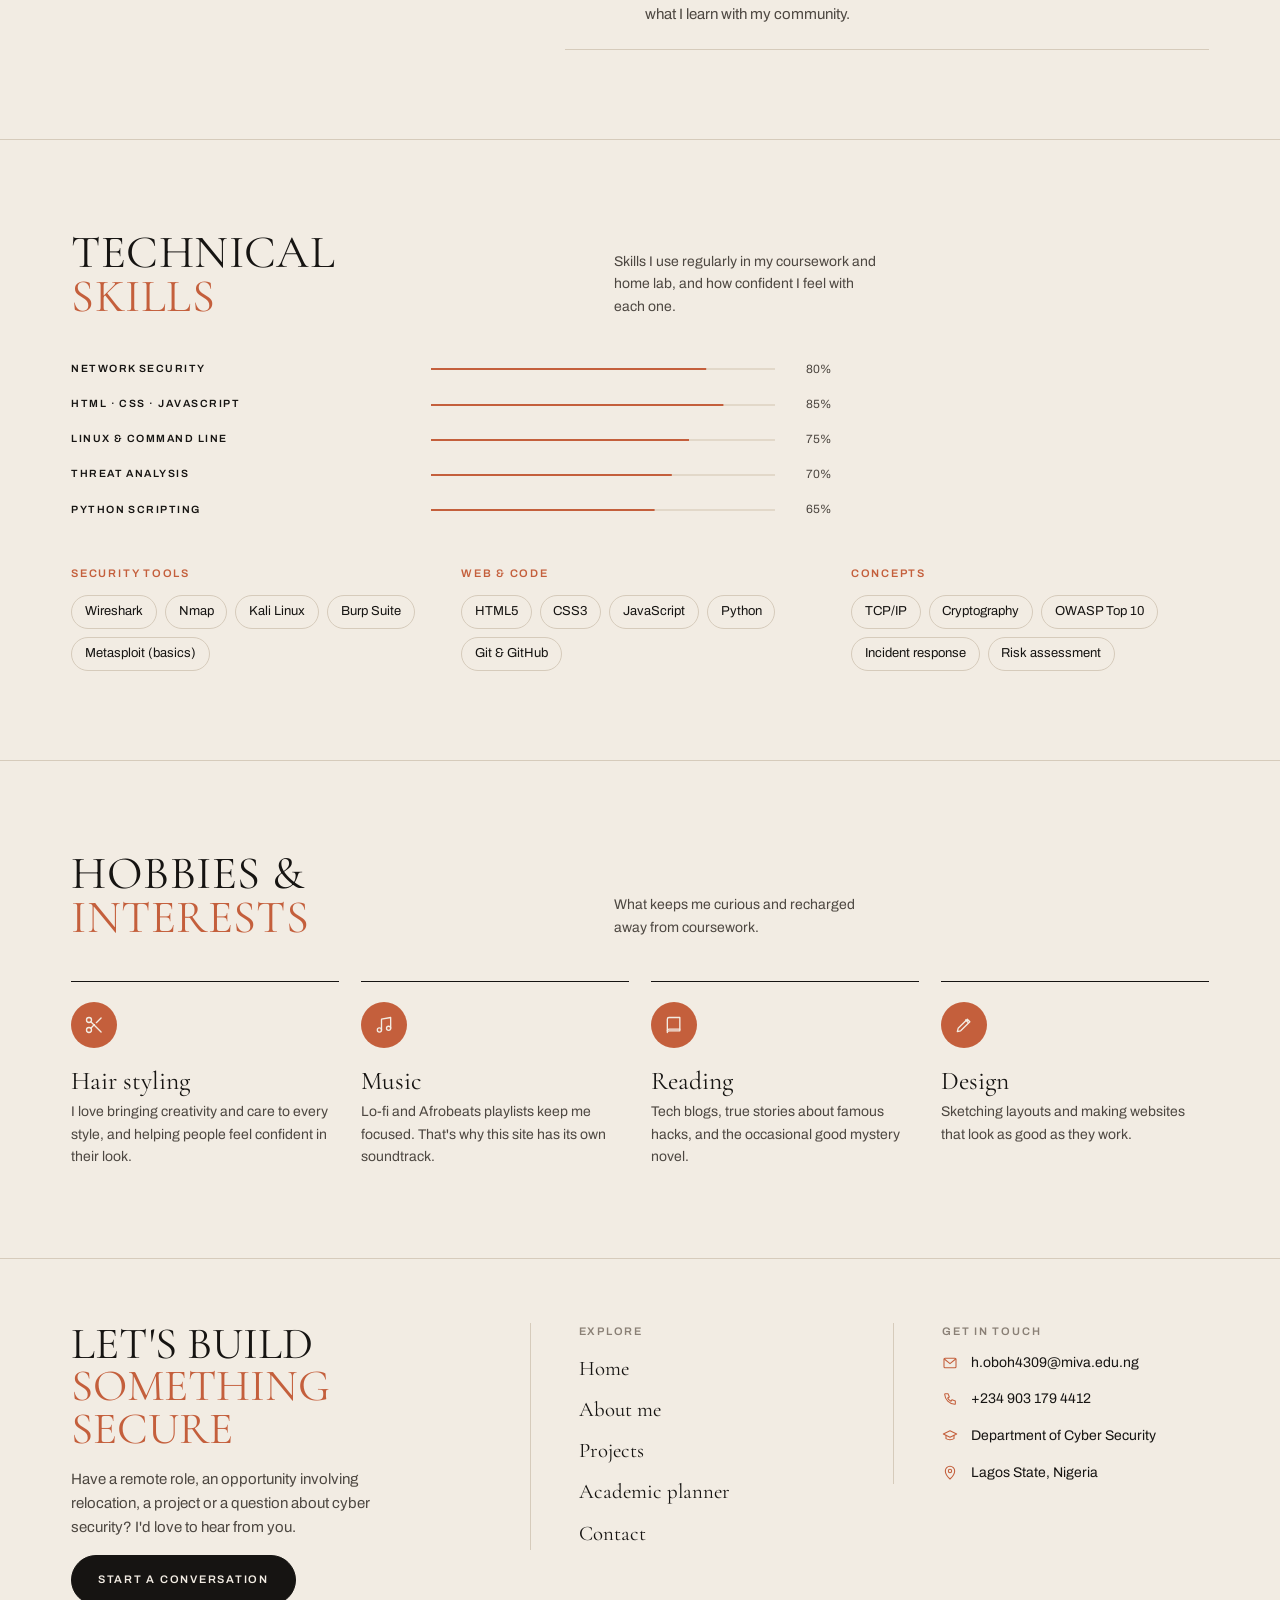
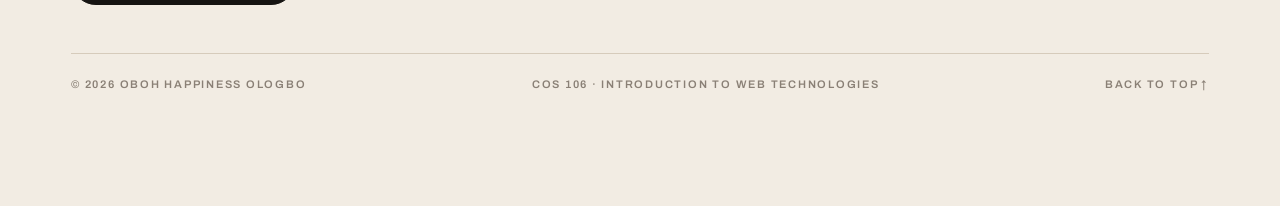
==== commit 75c0f089: "Update about.html" ====
--- a/about.html
+++ b/about.html
@@ -100,7 +100,7 @@
               <p>Cisco-certified in Networking Basics.</p>
             </li>
             <li>
-              <span class="label when">2023</span>
+              <span class="label when">2020</span>
               <h3>Senior Secondary School Certificate</h3>
               <p>Lagos State, Nigeria. Science subjects with a focus on Mathematics, Physics and Computer Studies.</p>
             </li>
